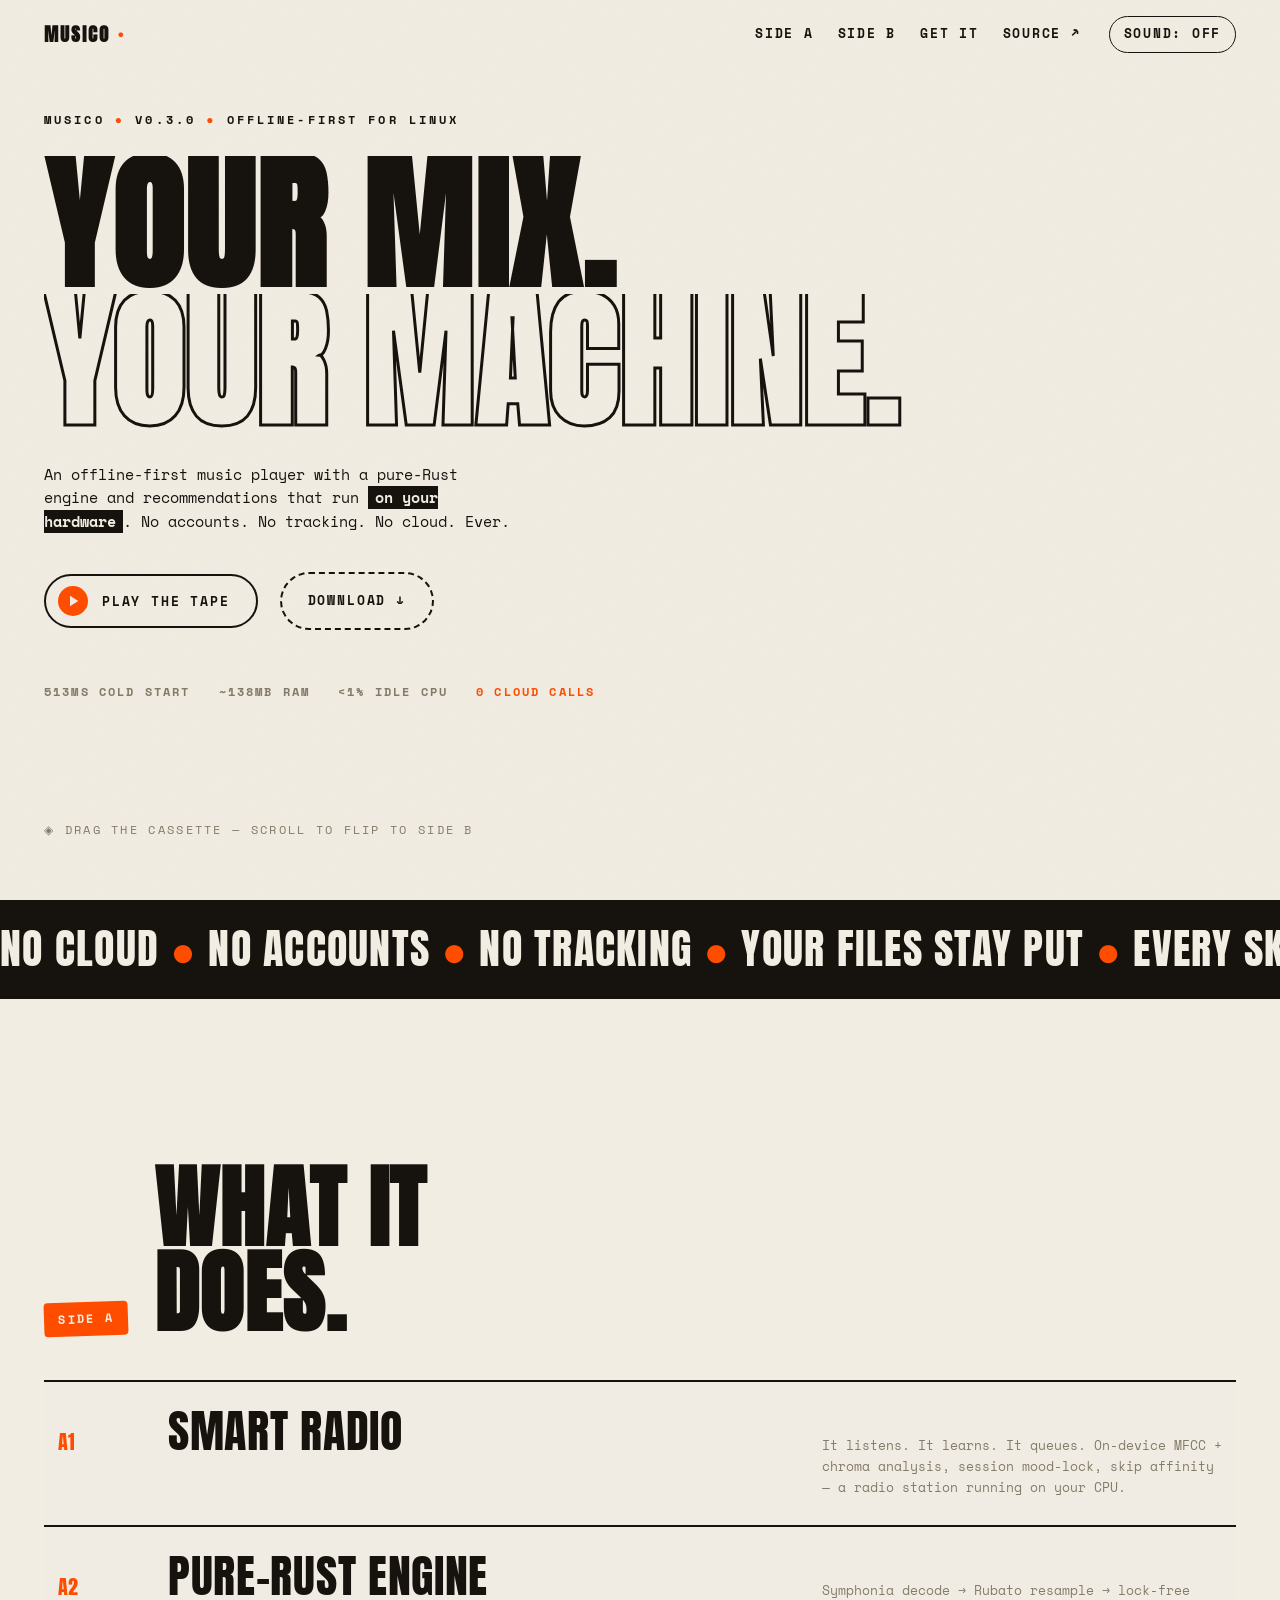
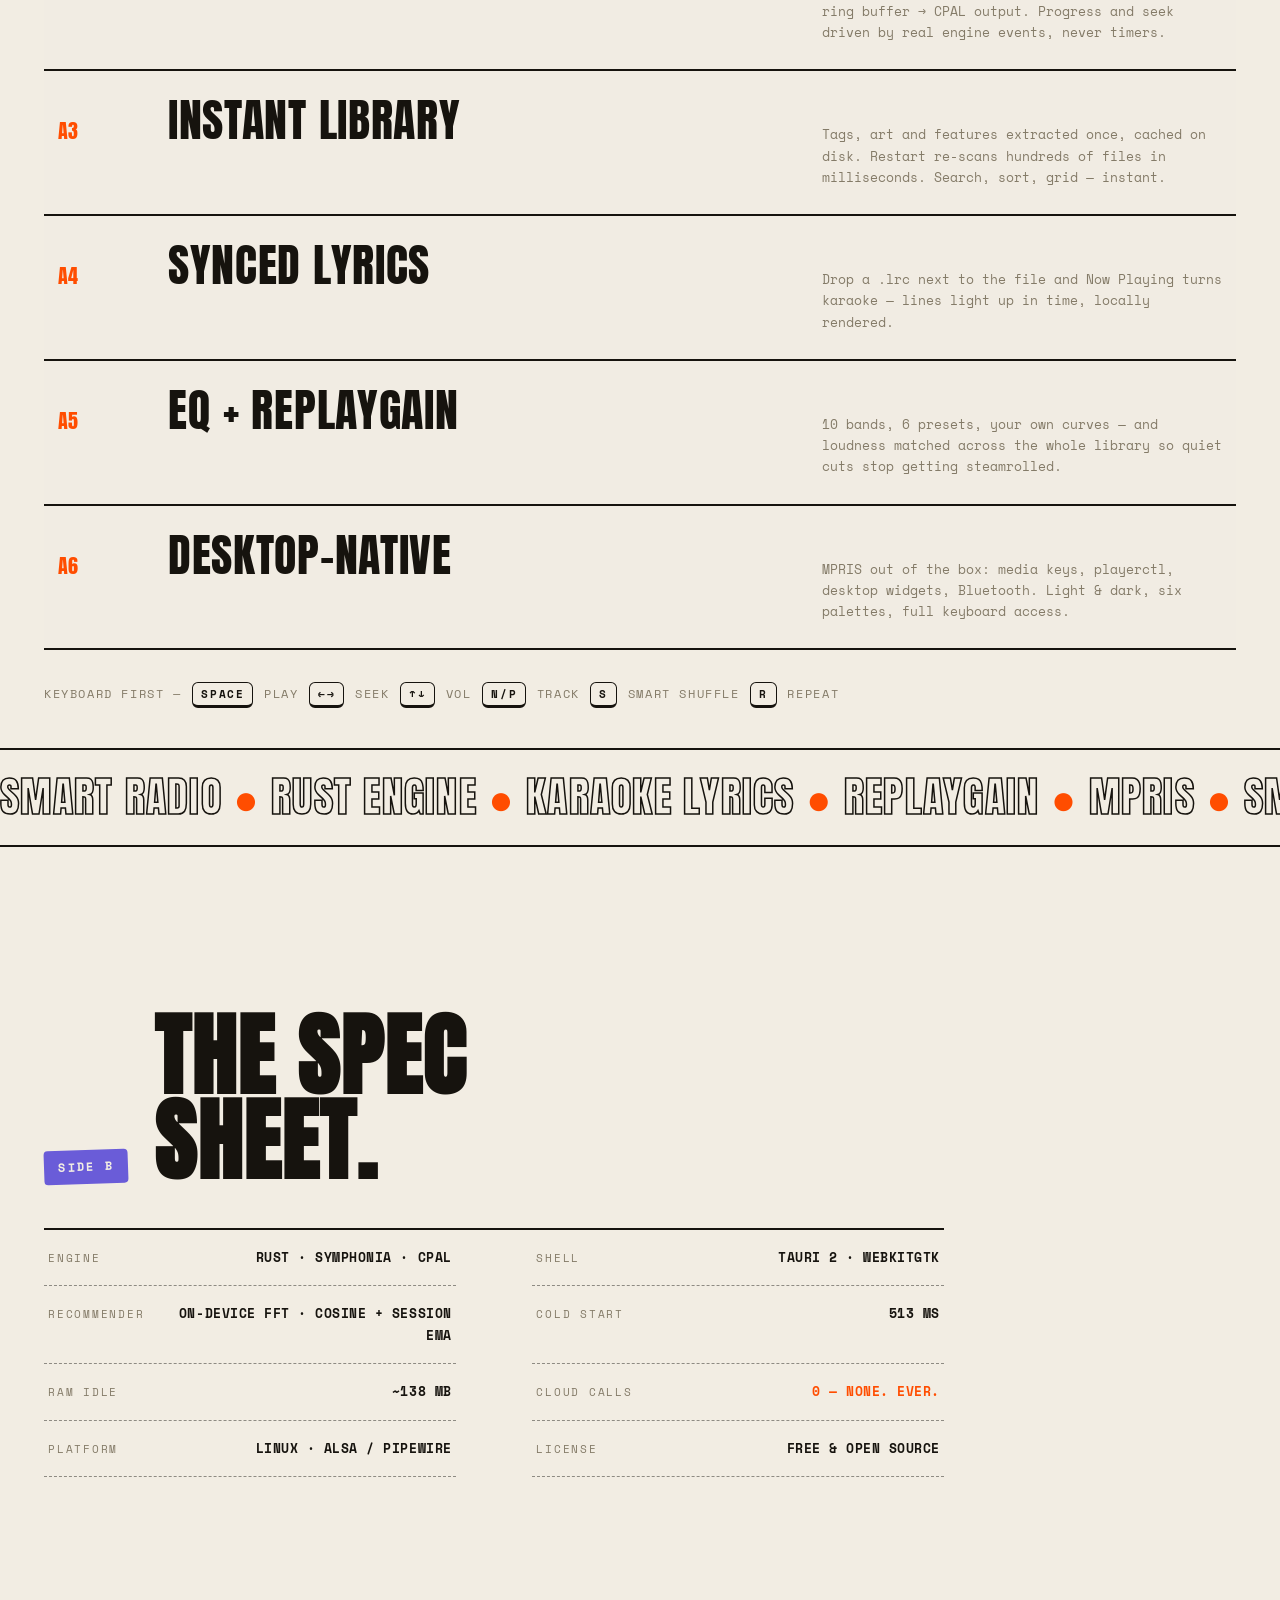
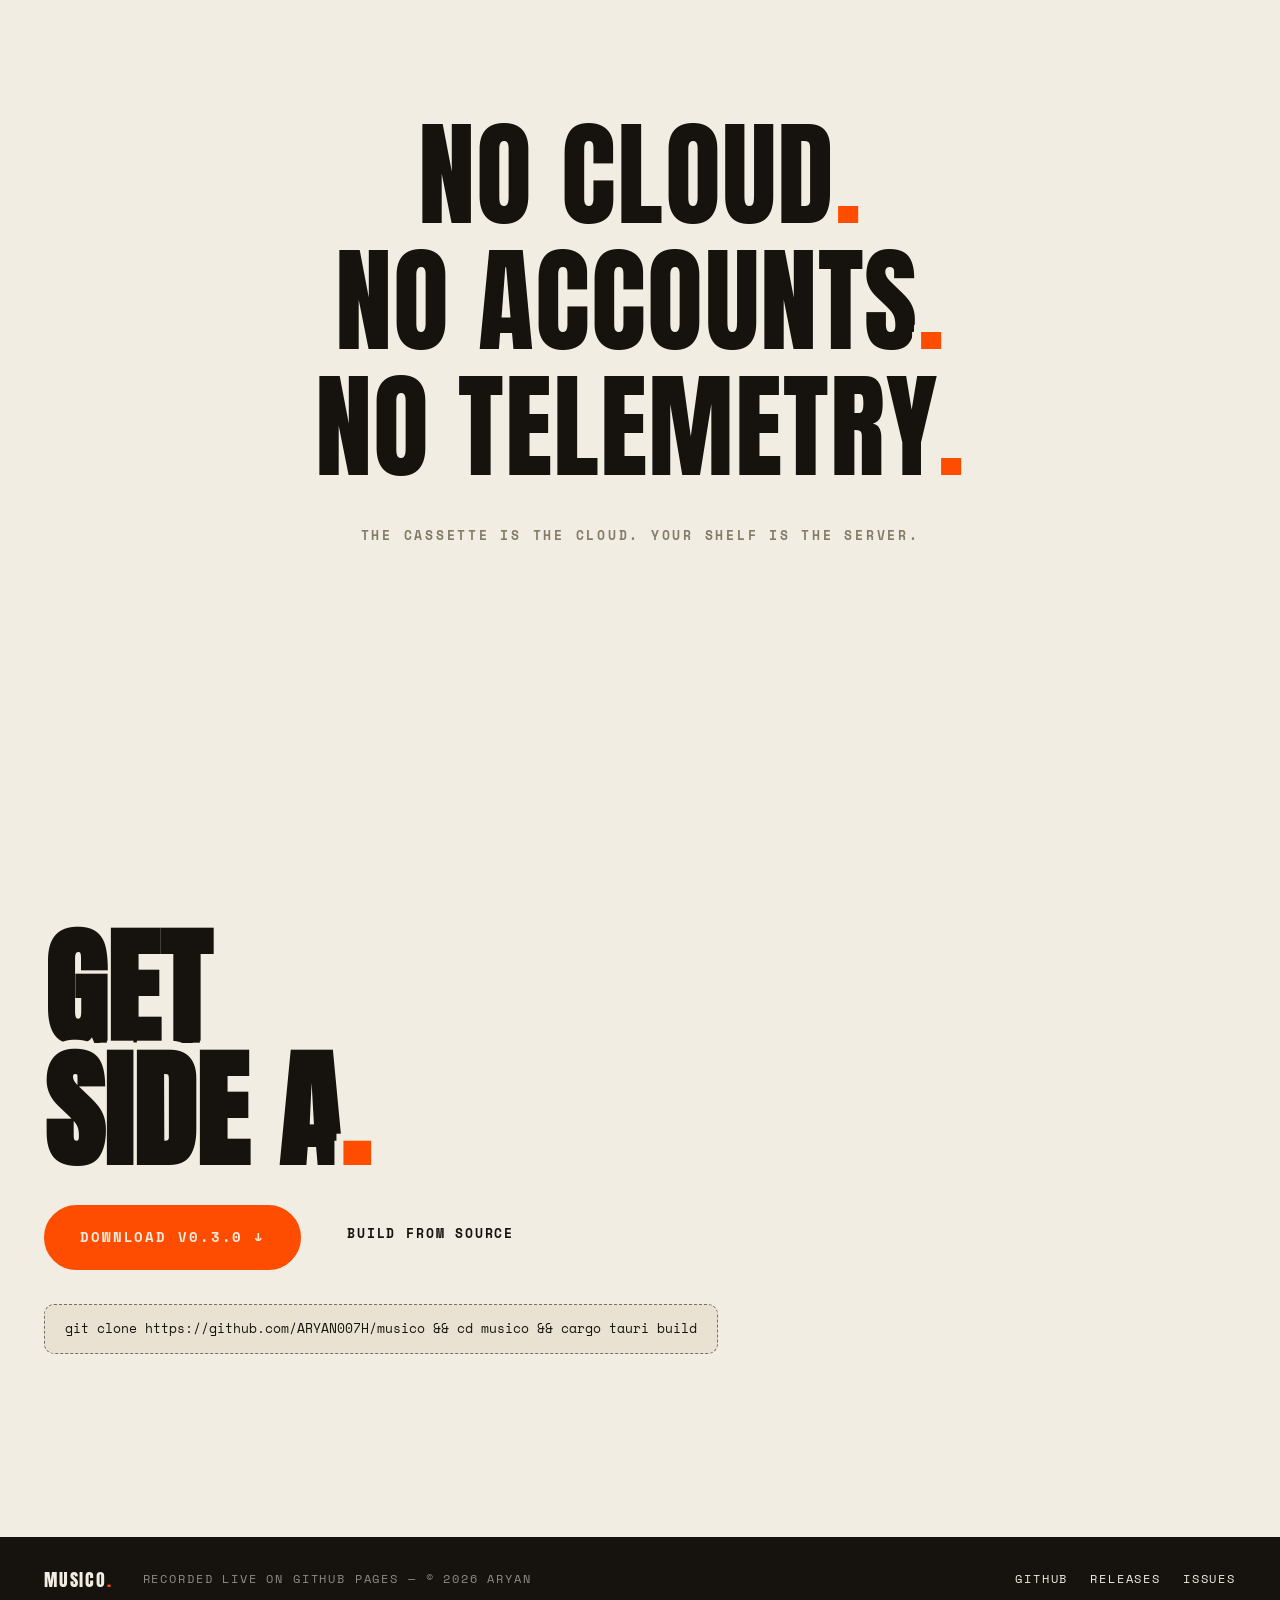
==== site/index.html @ cb40dd84 "feat(site): mixtape landing page + GitHub Pages deployment - site/: vanilla HTML/CSS/JS, no build st" ====
<!DOCTYPE html>
<html lang="en">
<head>
  <meta charset="UTF-8">
  <meta name="viewport" content="width=device-width, initial-scale=1.0">
  <title>MUSICO — Side A · your music never leaves your machine</title>
  <meta name="description" content="An offline-first music player for Linux with a pure-Rust audio engine and on-device recommendations. No accounts, no cloud, no tracking. Recorded live on GitHub Pages.">
  <meta property="og:title" content="MUSICO — Side A · your mix, your machine">
  <meta property="og:description" content="Offline-first Linux music player. Smart Radio from on-device audio analysis, synced lyrics, 10-band EQ, MPRIS. Rust + Tauri.">
  <meta property="og:image" content="assets/musico.svg">
  <meta name="theme-color" content="#f2ede3">
  <link rel="icon" type="image/svg+xml" href="assets/musico.svg">
  <link rel="preconnect" href="https://fonts.googleapis.com">
  <link rel="preconnect" href="https://fonts.gstatic.com" crossorigin>
  <link href="https://fonts.googleapis.com/css2?family=Anton&family=Caveat:wght@600;700&family=Space+Mono:ital,wght@0,400;0,700;1,400&display=swap" rel="stylesheet">
  <link rel="stylesheet" href="css/style.css">
</head>
<body>

  <!-- preloader -->
  <div class="loader" id="loader" aria-hidden="true">
    <div class="loader-brand">MUSICO</div>
    <div class="loader-meta"><span id="loaderPct">0%</span><span>REWINDING…</span></div>
    <div class="loader-bar"><i id="loaderFill"></i></div>
  </div>

  <!-- custom cursor -->
  <div class="cursor-dot" id="cursorDot" aria-hidden="true"></div>
  <div class="cursor-ring" id="cursorRing" aria-hidden="true"></div>

  <!-- 3D stage -->
  <canvas id="stage" aria-hidden="true"></canvas>
  <noscript><div class="noscript">This site plays its best with JavaScript — but Musico itself doesn't need a browser at all. Grab it from GitHub&nbsp;Releases.</div></noscript>

  <!-- nav -->
  <header class="nav">
    <a class="nav-brand" href="#top" data-cursor>MUSICO<i>●</i></a>
    <nav class="nav-links" aria-label="Site">
      <a href="#side-a" data-cursor>SIDE A</a>
      <a href="#side-b" data-cursor>SIDE B</a>
      <a href="#download" data-cursor>GET IT</a>
      <a href="https://github.com/ARYAN007H/musico" target="_blank" rel="noopener" data-cursor>SOURCE ↗</a>
    </nav>
    <button class="sound-toggle" id="soundToggle" data-cursor aria-pressed="false">SOUND: OFF</button>
  </header>

  <main class="content" id="top">

    <!-- HERO -->
    <section class="hero">
      <p class="hero-eyebrow halo">MUSICO <i>●</i> V0.3.0 <i>●</i> OFFLINE-FIRST FOR LINUX</p>
      <h1 class="hero-title">
        <span class="line"><span class="halo">YOUR MIX.</span></span>
        <span class="line"><span class="halo outline">YOUR MACHINE.</span></span>
      </h1>
      <p class="hero-sub">An offline-first music player with a pure-Rust engine and
        recommendations that run <b>on your hardware</b>. No accounts. No tracking.
        No cloud. Ever.</p>
      <div class="hero-actions">
        <button class="play-btn" id="playBtn" data-cursor aria-pressed="false">
          <svg class="ic-play" viewBox="0 0 24 24" fill="currentColor" aria-hidden="true"><path d="M8 5v14l11-7z"/></svg>
          <svg class="ic-pause" viewBox="0 0 24 24" fill="currentColor" aria-hidden="true"><path d="M7 5h4v14H7zM13 5h4v14h-4z"/></svg>
          <span class="play-label">PLAY THE TAPE</span>
        </button>
        <a class="ghost-btn" href="https://github.com/ARYAN007H/musico/releases/latest" target="_blank" rel="noopener" data-cursor>DOWNLOAD ↓</a>
      </div>
      <div class="hero-stats halo">
        <span>513MS COLD START</span><span>~138MB RAM</span><span>&lt;1% IDLE CPU</span><span class="accent">0 CLOUD CALLS</span>
      </div>
      <p class="hero-hint halo" id="heroHint">◈ DRAG THE CASSETTE — SCROLL TO FLIP TO SIDE B</p>
    </section>

    <!-- MARQUEE A -->
    <div class="marquee" aria-hidden="true">
      <div class="mq-track"><span>NO CLOUD <i>●</i> NO ACCOUNTS <i>●</i> NO TRACKING <i>●</i> YOUR FILES STAY PUT <i>●</i> EVERY SKIP TEACHES IT <i>●</i>&nbsp;</span><span>NO CLOUD <i>●</i> NO ACCOUNTS <i>●</i> NO TRACKING <i>●</i> YOUR FILES STAY PUT <i>●</i> EVERY SKIP TEACHES IT <i>●</i>&nbsp;</span></div>
    </div>

    <!-- SIDE A / FEATURES -->
    <section class="side" id="side-a">
      <header class="side-head">
        <span class="side-tag">SIDE A</span>
        <h2>WHAT IT<br>DOES.</h2>
      </header>
      <div class="feat-rows">
        <a class="row" href="https://github.com/ARYAN007H/musico" target="_blank" rel="noopener" data-cursor>
          <span class="row-num">A1</span>
          <span class="row-title">SMART RADIO</span>
          <span class="row-desc">It listens. It learns. It queues. On-device MFCC + chroma analysis, session mood-lock, skip affinity — a radio station running on your CPU.</span>
        </a>
        <a class="row" href="https://github.com/ARYAN007H/musico" target="_blank" rel="noopener" data-cursor>
          <span class="row-num">A2</span>
          <span class="row-title">PURE-RUST ENGINE</span>
          <span class="row-desc">Symphonia decode → Rubato resample → lock-free ring buffer → CPAL output. Progress and seek driven by real engine events, never timers.</span>
        </a>
        <a class="row" href="https://github.com/ARYAN007H/musico" target="_blank" rel="noopener" data-cursor>
          <span class="row-num">A3</span>
          <span class="row-title">INSTANT LIBRARY</span>
          <span class="row-desc">Tags, art and features extracted once, cached on disk. Restart re-scans hundreds of files in milliseconds. Search, sort, grid — instant.</span>
        </a>
        <a class="row" href="https://github.com/ARYAN007H/musico" target="_blank" rel="noopener" data-cursor>
          <span class="row-num">A4</span>
          <span class="row-title">SYNCED LYRICS</span>
          <span class="row-desc">Drop a .lrc next to the file and Now Playing turns karaoke — lines light up in time, locally rendered.</span>
        </a>
        <a class="row" href="https://github.com/ARYAN007H/musico" target="_blank" rel="noopener" data-cursor>
          <span class="row-num">A5</span>
          <span class="row-title">EQ + REPLAYGAIN</span>
          <span class="row-desc">10 bands, 6 presets, your own curves — and loudness matched across the whole library so quiet cuts stop getting steamrolled.</span>
        </a>
        <a class="row" href="https://github.com/ARYAN007H/musico" target="_blank" rel="noopener" data-cursor>
          <span class="row-num">A6</span>
          <span class="row-title">DESKTOP-NATIVE</span>
          <span class="row-desc">MPRIS out of the box: media keys, playerctl, desktop widgets, Bluetooth. Light &amp; dark, six palettes, full keyboard access.</span>
        </a>
      </div>
      <p class="kbd-line">KEYBOARD FIRST — <kbd>SPACE</kbd> PLAY <kbd>←→</kbd> SEEK <kbd>↑↓</kbd> VOL <kbd>N/P</kbd> TRACK <kbd>S</kbd> SMART SHUFFLE <kbd>R</kbd> REPEAT</p>
    </section>

    <!-- MARQUEE B -->
    <div class="marquee reverse outline" aria-hidden="true">
      <div class="mq-track"><span>SMART RADIO <i>●</i> RUST ENGINE <i>●</i> KARAOKE LYRICS <i>●</i> REPLAYGAIN <i>●</i> MPRIS <i>●</i>&nbsp;</span><span>SMART RADIO <i>●</i> RUST ENGINE <i>●</i> KARAOKE LYRICS <i>●</i> REPLAYGAIN <i>●</i> MPRIS <i>●</i>&nbsp;</span></div>
    </div>

    <!-- SIDE B / SPECS -->
    <section class="side" id="side-b">
      <header class="side-head">
        <span class="side-tag alt">SIDE B</span>
        <h2>THE SPEC<br>SHEET.</h2>
      </header>
      <div class="spec-grid">
        <div class="spec"><span>ENGINE</span><b>RUST · SYMPHONIA · CPAL</b></div>
        <div class="spec"><span>SHELL</span><b>TAURI 2 · WEBKITGTK</b></div>
        <div class="spec"><span>RECOMMENDER</span><b>ON-DEVICE FFT · COSINE + SESSION EMA</b></div>
        <div class="spec"><span>COLD START</span><b>513 MS</b></div>
        <div class="spec"><span>RAM IDLE</span><b>~138 MB</b></div>
        <div class="spec"><span>CLOUD CALLS</span><b class="accent">0 — NONE. EVER.</b></div>
        <div class="spec"><span>PLATFORM</span><b>LINUX · ALSA / PIPEWIRE</b></div>
        <div class="spec"><span>LICENSE</span><b>FREE &amp; OPEN SOURCE</b></div>
      </div>
    </section>

    <!-- PRIVACY -->
    <section class="privacy" id="privacy">
      <p class="p-line"><span class="halo">NO CLOUD<span class="accent">.</span></span></p>
      <p class="p-line"><span class="halo">NO ACCOUNTS<span class="accent">.</span></span></p>
      <p class="p-line"><span class="halo">NO TELEMETRY<span class="accent">.</span></span></p>
      <p class="p-note">THE CASSETTE IS THE CLOUD. YOUR SHELF IS THE SERVER.</p>
    </section>

    <!-- DOWNLOAD -->
    <section class="dl" id="download">
      <h2 class="dl-title"><span class="halo">GET<br>SIDE&nbsp;A<span class="accent">.</span></span></h2>
      <div class="dl-actions">
        <a class="solid-btn" href="https://github.com/ARYAN007H/musico/releases/latest" target="_blank" rel="noopener" data-cursor>DOWNLOAD V0.3.0 ↓</a>
        <a class="ghost-btn dark" href="https://github.com/ARYAN007H/musico" target="_blank" rel="noopener" data-cursor>BUILD FROM SOURCE</a>
      </div>
      <code class="dl-cmd">git clone https://github.com/ARYAN007H/musico &amp;&amp; cd musico &amp;&amp; cargo tauri build</code>
    </section>

    <footer class="footer">
      <span class="f-brand">MUSICO</span>
      <span class="f-note">RECORDED LIVE ON GITHUB PAGES — © 2026 ARYAN</span>
      <span class="f-links">
        <a href="https://github.com/ARYAN007H/musico" target="_blank" rel="noopener" data-cursor>GITHUB</a>
        <a href="https://github.com/ARYAN007H/musico/releases" target="_blank" rel="noopener" data-cursor>RELEASES</a>
        <a href="https://github.com/ARYAN007H/musico/issues" target="_blank" rel="noopener" data-cursor>ISSUES</a>
      </span>
    </footer>
  </main>

  <script type="importmap">
  { "imports": { "three": "./js/vendor/three.module.min.js" } }
  </script>
  <script type="module" src="js/main.js"></script>
</body>
</html>
---- site/css/style.css ----
/* ════════════════════════════════════════════════════════════════
   MUSICO — Side A · mixtape editorial
   paper #f2ede3 · ink #16130e · accent #ff4d00 · violet #6a5cd8
   ════════════════════════════════════════════════════════════════ */

:root {
  --paper:   #f2ede3;
  --paper-2: #e9e2d3;
  --ink:     #16130e;
  --accent:  #ff4d00;
  --violet:  #6a5cd8;
  --muted:   #847b68;

  --display: 'Anton', Impact, sans-serif;
  --mono:    'Space Mono', 'Courier New', monospace;
  --hand:    'Caveat', cursive;

  --ease: cubic-bezier(0.22, 1, 0.36, 1);
  --mq-speed: 26s;
}

* { margin: 0; padding: 0; box-sizing: border-box; }

html { scroll-behavior: smooth; }

body {
  background: var(--paper);
  color: var(--ink);
  font-family: var(--mono);
  font-size: 15px;
  line-height: 1.65;
  overflow-x: hidden;
}

body.playing { --mq-speed: 9s; }

::selection { background: var(--accent); color: var(--paper); }

a { color: inherit; text-decoration: none; }
img { display: block; }

:focus-visible { outline: 2.5px solid var(--accent); outline-offset: 3px; }

@media (pointer: fine) {
  body, a, button, kbd { cursor: none; }
}

/* paper grain */
body::after {
  content: "";
  position: fixed; inset: 0; z-index: 40; pointer-events: none;
  background-image: url("data:image/svg+xml,%3Csvg xmlns='http://www.w3.org/2000/svg' width='160' height='160'%3E%3Cfilter id='n'%3E%3CfeTurbulence type='fractalNoise' baseFrequency='0.85' numOctaves='2'/%3E%3C/filter%3E%3Crect width='160' height='160' filter='url(%23n)' opacity='0.055'/%3E%3C/svg%3E");
  mix-blend-mode: multiply;
}

/* ── 3D stage ─────────────────────────────────────────────────── */
#stage {
  position: fixed; inset: 0; z-index: 0;
  width: 100vw; height: 100vh;
  display: block;
}
.noscript {
  position: fixed; inset: auto 0 0 0; z-index: 5;
  padding: 16px; text-align: center; font-size: 13px;
  background: var(--ink); color: var(--paper);
}

/* ── halo text (readable over the cassette) ───────────────────── */
.halo {
  text-shadow:
    -7px -7px 0 var(--paper), 7px -7px 0 var(--paper),
    -7px 7px 0 var(--paper), 7px 7px 0 var(--paper),
    0 -9px 0 var(--paper), 0 9px 0 var(--paper),
    -9px 0 0 var(--paper), 9px 0 0 var(--paper);
}
.outline {
  color: transparent;
  -webkit-text-stroke: 3px var(--ink);
  text-shadow: none;
}
.accent { color: var(--accent); }

/* ── preloader ────────────────────────────────────────────────── */
.loader {
  position: fixed; inset: 0; z-index: 60;
  background: var(--ink); color: var(--paper);
  display: flex; flex-direction: column; justify-content: center; align-items: center;
  gap: 18px;
}
/* compositor-driven exit: works even if the main thread is busy booting WebGL */
.loader.done { transform: translateY(-101%); transition: transform 0.7s cubic-bezier(0.76, 0, 0.24, 1); }
@media (prefers-reduced-motion: no-preference) {
  .loader { animation: loader-lift 0.7s cubic-bezier(0.76, 0, 0.24, 1) 2.1s forwards; }
}
@keyframes loader-lift { to { transform: translateY(-101%); visibility: hidden; } }
.loader-brand {
  font-family: var(--display);
  font-size: clamp(3rem, 9vw, 6.5rem);
  letter-spacing: 0.04em;
}
.loader-brand::after { content: "."; color: var(--accent); }
.loader-meta {
  display: flex; gap: 26px; font-size: 12px; letter-spacing: 0.22em;
  color: color-mix(in srgb, var(--paper) 55%, transparent);
}
.loader-bar { width: min(300px, 60vw); height: 2px; background: rgba(242, 237, 227, 0.18); }
.loader-bar i { display: block; height: 100%; width: 0%; background: var(--accent); transition: width 0.15s linear; }

/* ── cursor ───────────────────────────────────────────────────── */
.cursor-dot, .cursor-ring {
  position: fixed; top: 0; left: 0; z-index: 70;
  pointer-events: none; border-radius: 50%;
  opacity: 0; transition: opacity 0.3s;
}
.cursor-dot.active, .cursor-ring.active { opacity: 1; }
.cursor-dot { width: 8px; height: 8px; background: var(--accent); margin: -4px 0 0 -4px; }
.cursor-ring {
  width: 36px; height: 36px; margin: -18px 0 0 -18px;
  border: 1.5px solid var(--ink);
  transition: opacity 0.3s, transform 0.25s var(--ease), background 0.25s;
}
.cursor-ring.hover { transform: scale(1.7); background: color-mix(in srgb, var(--accent) 14%, transparent); border-color: var(--accent); }

/* ── nav ──────────────────────────────────────────────────────── */
.nav {
  position: fixed; top: 0; left: 0; right: 0; z-index: 50;
  display: flex; align-items: center; gap: 28px;
  padding: 16px clamp(18px, 4vw, 44px);
  font-size: 12.5px; letter-spacing: 0.14em; font-weight: 700;
}
.nav-brand { font-family: var(--display); font-size: 19px; letter-spacing: 0.1em; display: flex; gap: 8px; align-items: center; }
.nav-brand i { color: var(--accent); font-style: normal; font-size: 11px; }
.nav-links { margin-left: auto; display: flex; gap: 24px; }
.nav-links a { position: relative; padding: 4px 0; }
.nav-links a::after {
  content: ""; position: absolute; left: 0; bottom: 0; height: 2px; width: 100%;
  background: var(--accent); transform: scaleX(0); transform-origin: right;
  transition: transform 0.3s var(--ease);
}
.nav-links a:hover::after { transform: scaleX(1); transform-origin: left; }
.sound-toggle {
  font: inherit; letter-spacing: inherit; color: var(--ink);
  background: transparent; border: 1.5px solid var(--ink);
  border-radius: 50px; padding: 7px 14px;
  transition: background 0.25s, color 0.25s;
}
.sound-toggle:hover, .sound-toggle[aria-pressed="true"] { background: var(--ink); color: var(--paper); }
@media (max-width: 720px) { .nav-links { display: none; } }

/* ── content shell ────────────────────────────────────────────── */
.content { position: relative; z-index: 2; }
.content a, .content button, .content p, .content kbd, .content code { pointer-events: auto; }
.content section, .content .marquee, .content footer { pointer-events: none; }

/* ── hero ─────────────────────────────────────────────────────── */
.hero {
  min-height: 100vh; min-height: 100svh;
  display: flex; flex-direction: column; justify-content: center;
  padding: 110px clamp(18px, 4vw, 44px) 60px;
  max-width: 100%;
}
.hero-eyebrow {
  font-size: 12px; letter-spacing: 0.26em; font-weight: 700;
  margin-bottom: 26px;
}
.hero-eyebrow i { color: var(--accent); font-style: normal; }
.hero-title {
  font-family: var(--display);
  font-size: clamp(3.4rem, 11.5vw, 10rem);
  line-height: 0.94; letter-spacing: 0.01em;
  text-transform: uppercase;
}
.hero-title .line { display: block; overflow: hidden; }
.hero-title .line > span { display: inline-block; transform: translateY(112%); }
@media (prefers-reduced-motion: no-preference) {
  .hero-title .line > span { animation: rise 0.9s var(--ease) 2.35s forwards; }
  .hero-title .line:nth-child(2) > span { animation-delay: 2.5s; }
}
/* healthy JS lifts the loader early — pull the rise forward too */
body.loaded .hero-title .line > span { animation-delay: 0.05s; }
body.loaded .hero-title .line:nth-child(2) > span { animation-delay: 0.17s; }
@keyframes rise { to { transform: translateY(0); } }

.hero-sub {
  max-width: 470px; margin-top: 30px;
  font-size: 14.5px;
}
.hero-sub b { background: var(--ink); color: var(--paper); padding: 1px 7px; font-weight: 700; }

.hero-actions { display: flex; align-items: center; gap: 22px; margin-top: 38px; flex-wrap: wrap; }

.play-btn {
  display: inline-flex; align-items: center; gap: 14px;
  font-family: var(--mono); font-size: 13px; font-weight: 700; letter-spacing: 0.14em;
  color: var(--ink);
  background: transparent; border: 2px solid var(--ink); border-radius: 60px;
  padding: 10px 26px 10px 12px;
  transition: background 0.3s, color 0.3s, transform 0.2s var(--ease);
}
.play-btn:hover { transform: translateY(-2px); }
.play-btn[aria-pressed="true"] { background: var(--ink); color: var(--paper); }
.play-btn .ic-pause { display: none; }
.play-btn[aria-pressed="true"] .ic-play { display: none; }
.play-btn[aria-pressed="true"] .ic-pause { display: block; }
.play-btn svg { width: 30px; height: 30px; background: var(--accent); color: var(--paper); border-radius: 50%; padding: 6px; box-sizing: border-box; }
.play-btn[aria-pressed="true"] svg { background: var(--accent); color: var(--paper); }

.ghost-btn {
  font-size: 13px; font-weight: 700; letter-spacing: 0.14em;
  padding: 16px 26px; border: 2px dashed var(--ink); border-radius: 60px;
  transition: background 0.3s, color 0.3s;
}
.ghost-btn:hover { background: var(--ink); color: var(--paper); }
.ghost-btn.dark { border-color: var(--paper); }
.ghost-btn.dark:hover { background: var(--paper); color: var(--ink); }

.hero-stats {
  display: flex; gap: 10px 28px; flex-wrap: wrap;
  margin-top: 52px;
  font-size: 12px; letter-spacing: 0.18em; font-weight: 700;
  color: var(--muted);
}
.hero-stats .accent { color: var(--accent); }

.hero-hint {
  margin-top: auto; padding-top: 46px;
  font-size: 11.5px; letter-spacing: 0.2em; color: var(--muted);
  animation: blink 2.4s ease-in-out infinite;
}
@keyframes blink { 0%, 100% { opacity: 0.35; } 50% { opacity: 1; } }

/* ── marquee ──────────────────────────────────────────────────── */
.marquee {
  overflow: hidden;
  background: var(--ink); color: var(--paper);
  border-block: 2px solid var(--ink);
  position: relative; z-index: 2;
}
.mq-track { display: flex; width: max-content; animation: mq var(--mq-speed) linear infinite; }
.mq-track span {
  display: block; white-space: nowrap;
  font-family: var(--display);
  font-size: clamp(26px, 4vw, 42px);
  padding: 12px 0 14px;
  letter-spacing: 0.03em;
}
.mq-track i { color: var(--accent); font-style: normal; }
.marquee.reverse { background: var(--paper); color: var(--ink); }
.marquee.reverse .mq-track { animation-direction: reverse; }
.marquee.outline span { color: transparent; -webkit-text-stroke: 1.5px var(--ink); }
.marquee.outline i { -webkit-text-stroke: 0; color: var(--accent); }
@keyframes mq { to { transform: translateX(-50%); } }

/* ── side sections (features / specs) ─────────────────────────── */
.side { padding: clamp(90px, 13vw, 170px) clamp(18px, 4vw, 44px) 40px; }

.side-head { margin-bottom: 44px; display: flex; align-items: flex-end; gap: 26px; flex-wrap: wrap; }
.side-tag {
  font-family: var(--mono); font-weight: 700; font-size: 12px; letter-spacing: 0.2em;
  background: var(--accent); color: var(--paper);
  padding: 7px 14px; border-radius: 4px;
  transform: rotate(-2deg);
}
.side-tag.alt { background: var(--violet); }
.side-head h2 {
  font-family: var(--display);
  font-size: clamp(2.8rem, 7vw, 5.6rem);
  line-height: 0.95; letter-spacing: 0.01em;
}

.feat-rows { border-top: 2px solid var(--ink); }
.row {
  display: grid;
  grid-template-columns: 90px 1fr minmax(280px, 400px);
  gap: 20px; align-items: baseline;
  padding: 26px 14px;
  border-bottom: 2px solid var(--ink);
  background: color-mix(in srgb, var(--paper) 86%, transparent);
  transition: background 0.25s, color 0.25s, padding 0.25s var(--ease);
}
.row:hover { background: var(--ink); color: var(--paper); padding-left: 30px; }
.row-num { font-family: var(--display); font-size: 20px; color: var(--accent); }
.row-title {
  font-family: var(--display);
  font-size: clamp(1.7rem, 3.6vw, 3rem);
  letter-spacing: 0.015em; line-height: 1;
}
.row-desc { font-size: 12.5px; line-height: 1.7; color: var(--muted); transition: color 0.25s; }
.row:hover .row-desc { color: color-mix(in srgb, var(--paper) 75%, transparent); }
@media (max-width: 860px) {
  .row { grid-template-columns: 56px 1fr; }
  .row-desc { grid-column: 2; }
}

.kbd-line {
  margin-top: 30px; font-size: 11.5px; letter-spacing: 0.14em; color: var(--muted);
  line-height: 2.4;
}
kbd {
  font-family: var(--mono); font-size: 11px; font-weight: 700;
  color: var(--ink);
  background: var(--paper);
  border: 1.5px solid var(--ink); border-bottom-width: 3px;
  border-radius: 6px; padding: 3px 8px; margin: 0 2px;
}

/* ── specs ────────────────────────────────────────────────────── */
.spec-grid {
  display: grid; grid-template-columns: repeat(2, minmax(0, 1fr));
  gap: 0 clamp(30px, 6vw, 90px);
  max-width: 900px;
  border-top: 2px solid var(--ink);
}
.spec {
  display: flex; align-items: baseline; justify-content: space-between; gap: 18px;
  padding: 17px 4px;
  border-bottom: 1.5px dashed color-mix(in srgb, var(--ink) 45%, transparent);
  font-size: 13px;
}
.spec span { letter-spacing: 0.16em; font-size: 11px; color: var(--muted); flex: none; }
.spec b { text-align: right; letter-spacing: 0.04em; }
.spec b.accent { color: var(--accent); }
@media (max-width: 700px) { .spec-grid { grid-template-columns: 1fr; } }

/* ── privacy ──────────────────────────────────────────────────── */
.privacy {
  min-height: 92vh; min-height: 92svh;
  display: flex; flex-direction: column; justify-content: center; align-items: center;
  text-align: center;
  padding: 80px clamp(18px, 4vw, 44px);
  gap: 6px;
}
.p-line {
  font-family: var(--display);
  font-size: clamp(2.8rem, 9vw, 7.5rem);
  line-height: 1.04; letter-spacing: 0.01em;
}
.p-note {
  margin-top: 34px;
  font-size: 12.5px; letter-spacing: 0.22em; font-weight: 700; color: var(--muted);
}

/* ── download ─────────────────────────────────────────────────── */
.dl {
  min-height: 88vh; min-height: 88svh;
  display: flex; flex-direction: column; justify-content: center; align-items: flex-start;
  padding: 90px clamp(18px, 4vw, 44px);
  gap: 34px;
}
.dl-title {
  font-family: var(--display);
  font-size: clamp(3.4rem, 10vw, 8.5rem);
  line-height: 0.95;
}
.dl-actions { display: flex; gap: 18px; flex-wrap: wrap; }
.solid-btn {
  background: var(--accent); color: var(--paper);
  font-size: 13.5px; font-weight: 700; letter-spacing: 0.14em;
  padding: 19px 34px; border-radius: 60px;
  border: 2px solid var(--accent);
  transition: transform 0.2s var(--ease), box-shadow 0.3s;
}
.solid-btn:hover { transform: translateY(-3px) rotate(-1deg); box-shadow: 0 12px 30px -8px color-mix(in srgb, var(--accent) 65%, transparent); }
.dl-cmd {
  font-family: var(--mono); font-size: 12.5px; color: var(--ink);
  background: var(--paper-2);
  border: 1.5px dashed color-mix(in srgb, var(--ink) 55%, transparent);
  padding: 14px 20px; border-radius: 10px;
  max-width: 100%; overflow-x: auto; white-space: nowrap;
}

/* ── footer ───────────────────────────────────────────────────── */
.footer {
  border-top: 2px solid var(--ink);
  background: var(--ink); color: var(--paper);
  display: flex; align-items: center; gap: 14px 30px; flex-wrap: wrap;
  padding: 26px clamp(18px, 4vw, 44px);
  font-size: 11.5px; letter-spacing: 0.16em;
}
.f-brand { font-family: var(--display); font-size: 18px; letter-spacing: 0.1em; }
.f-brand::after { content: "."; color: var(--accent); }
.f-note { color: color-mix(in srgb, var(--paper) 55%, transparent); }
.f-links { margin-left: auto; display: flex; gap: 22px; }
.f-links a { border-bottom: 1.5px solid transparent; }
.f-links a:hover { border-color: var(--accent); color: var(--accent); }
@media (max-width: 720px) { .f-links { margin-left: 0; } }

/* ── reveal on scroll ─────────────────────────────────────────── */
.reveal { opacity: 0; transform: translateY(34px); transition: opacity 0.7s var(--ease), transform 0.7s var(--ease); }
.reveal.in { opacity: 1; transform: none; }
.side-head.reveal, .row.reveal, .spec-grid.reveal, .p-line.reveal, .p-note.reveal, .dl-title.reveal, .dl-actions.reveal, .dl-cmd.reveal { transition-delay: calc(var(--d, 0) * 90ms); }

/* ── reduced motion ───────────────────────────────────────────── */
@media (prefers-reduced-motion: reduce) {
  html { scroll-behavior: auto; }
  .mq-track, .hero-title .line > span, .hero-hint, .loader { animation: none !important; }
  .hero-title .line > span { transform: none; }
  .loader.done { visibility: hidden; }
  .reveal { opacity: 1; transform: none; transition: none; }
  * { transition-duration: 0.01ms !important; }
}
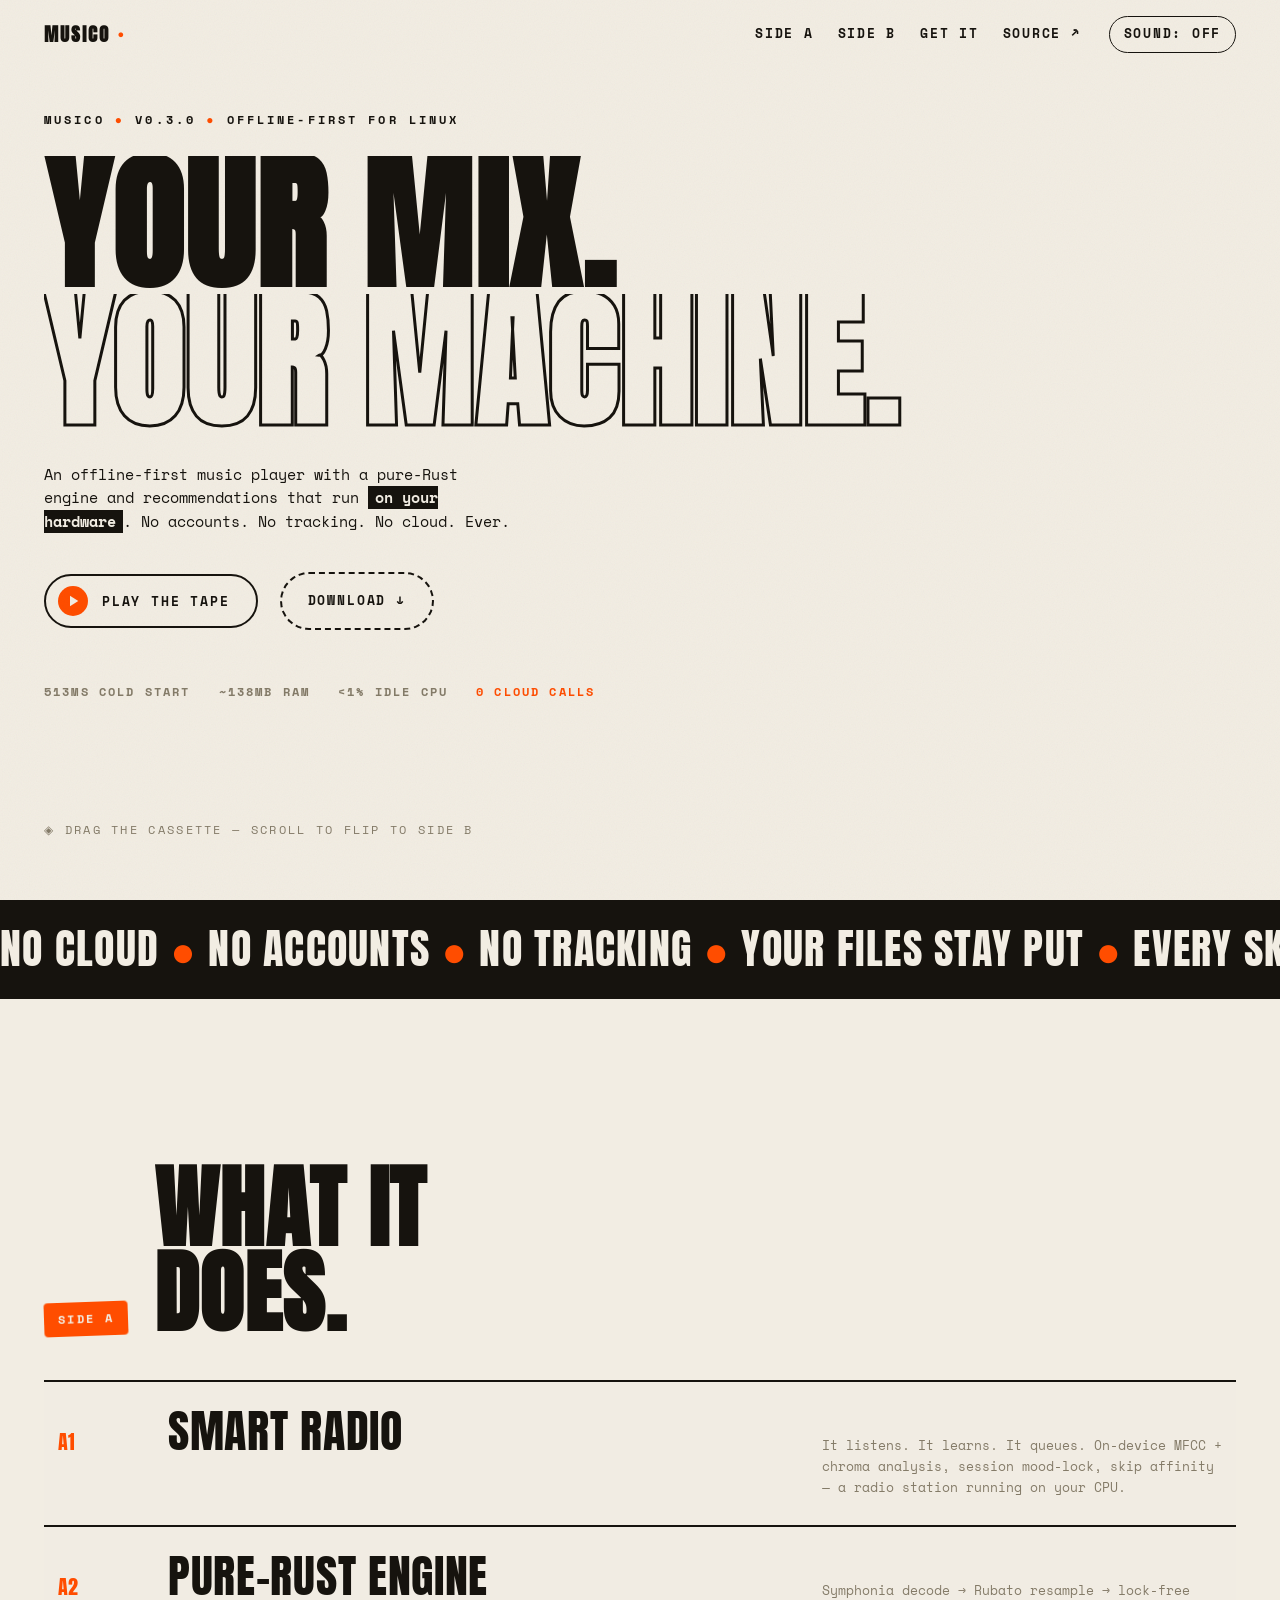
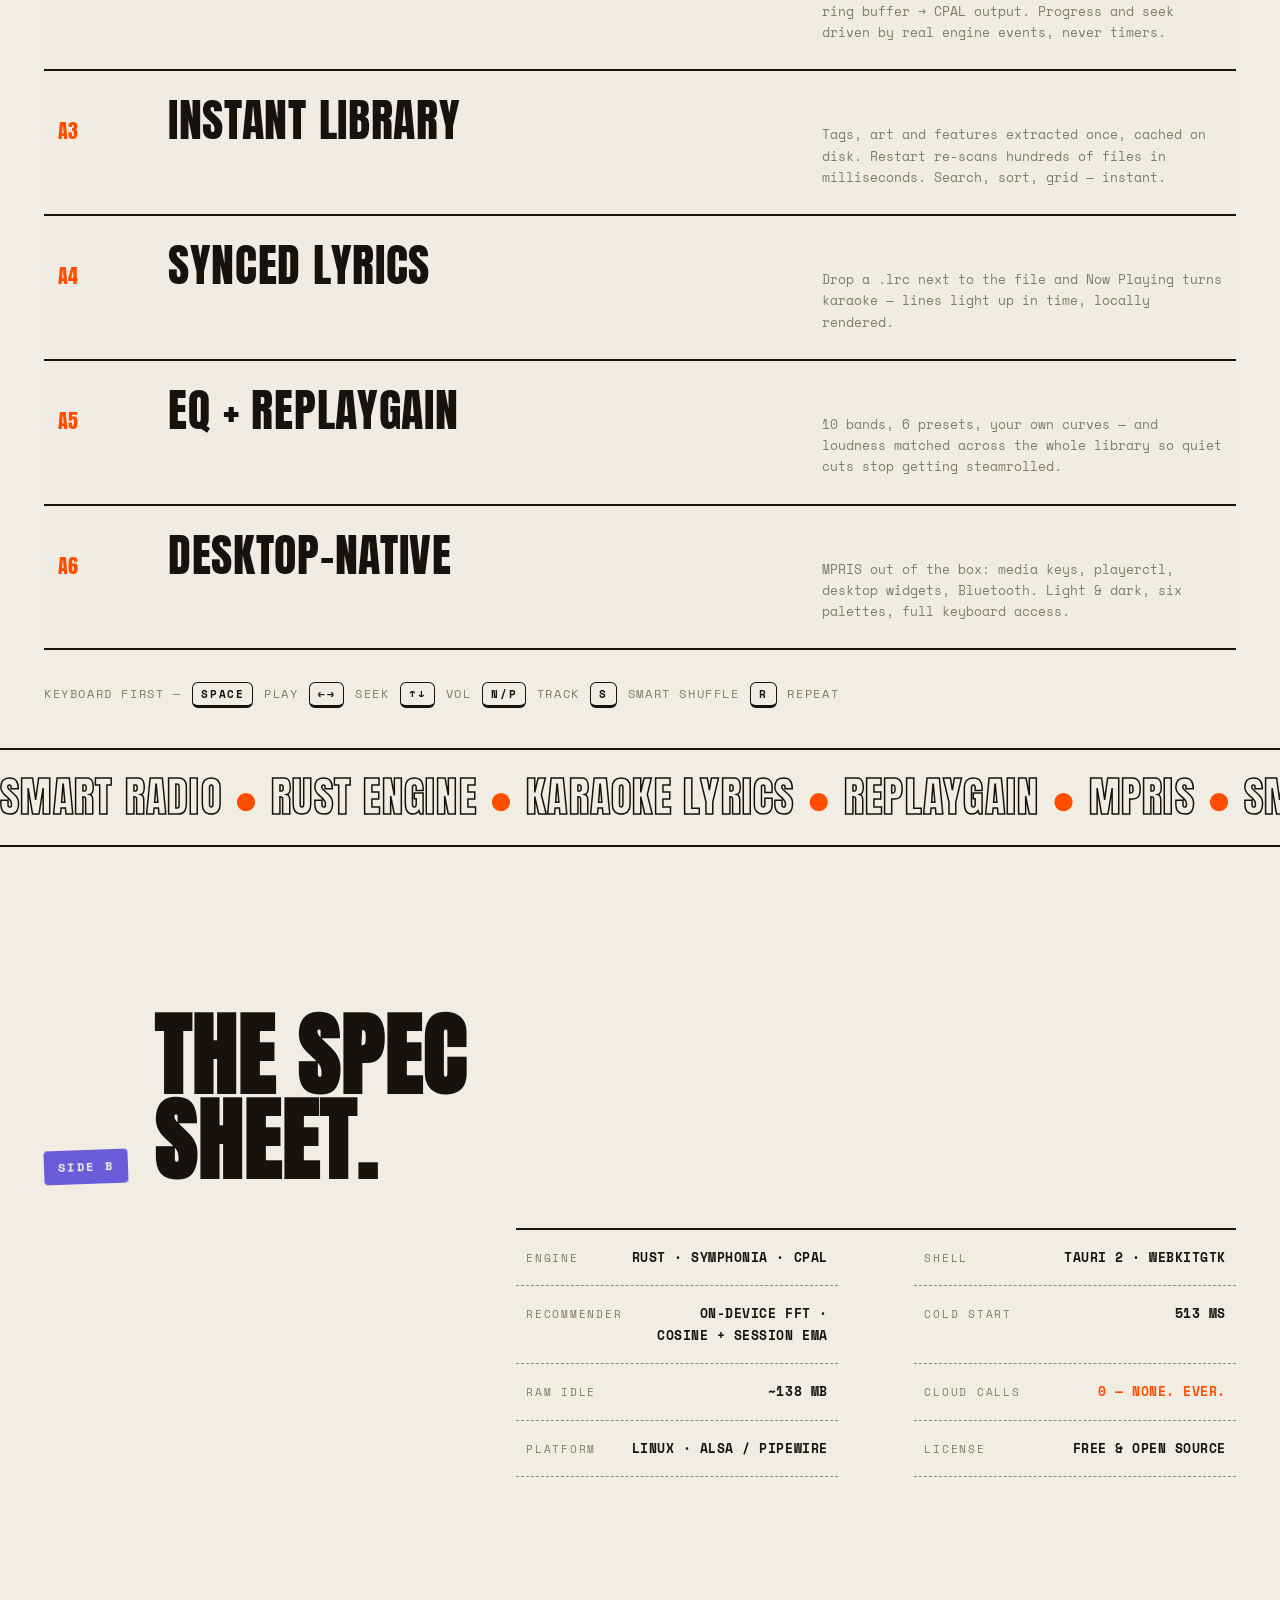
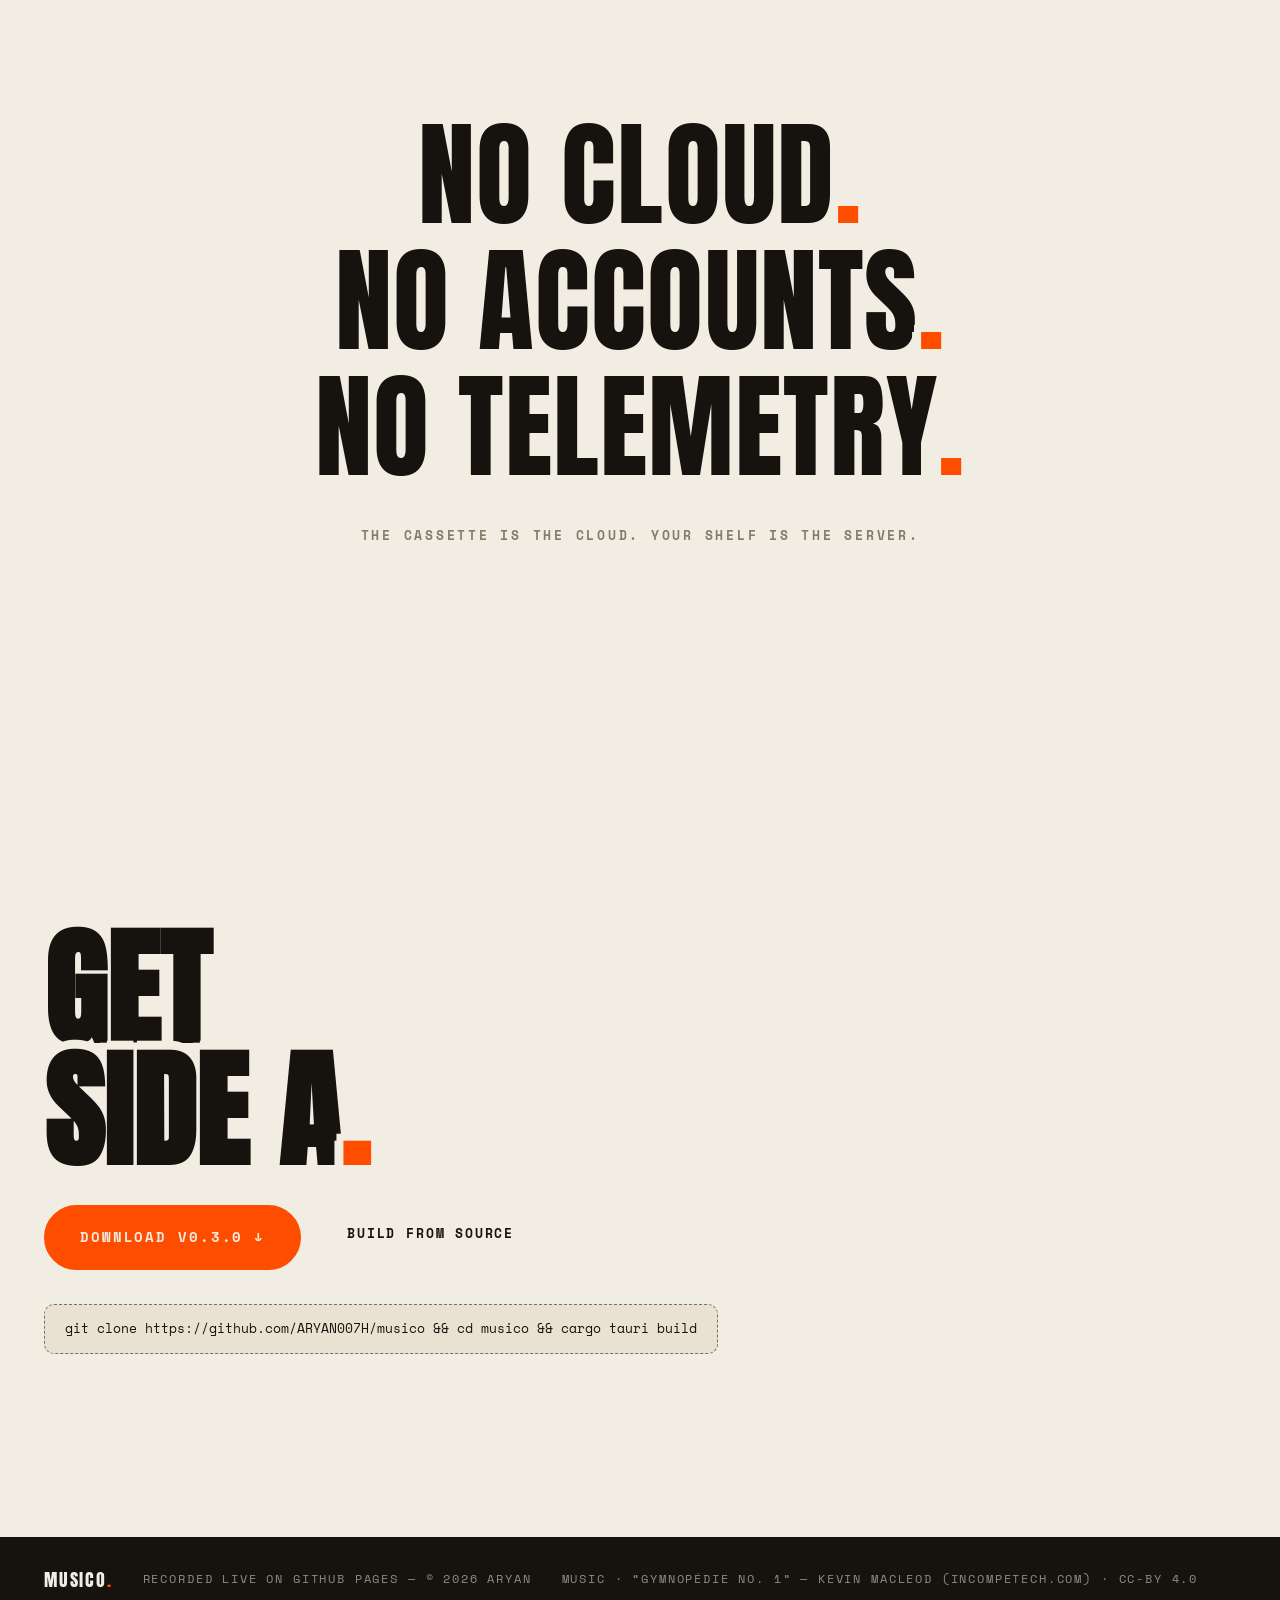
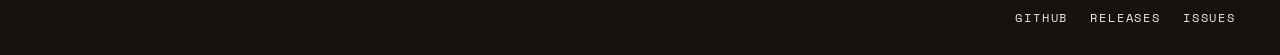
==== commit 212f0a9b: "fix(site): real soundtrack + intro scroll hardening - replace the synthesized beat with a CC-license" ====
--- a/site/index.html
+++ b/site/index.html
@@ -160,6 +160,7 @@
     <footer class="footer">
       <span class="f-brand">MUSICO</span>
       <span class="f-note">RECORDED LIVE ON GITHUB PAGES — © 2026 ARYAN</span>
+      <span class="f-note">MUSIC · “GYMNOPÉDIE NO. 1” — KEVIN MACLEOD (INCOMPETECH.COM) · CC-BY 4.0</span>
       <span class="f-links">
         <a href="https://github.com/ARYAN007H/musico" target="_blank" rel="noopener" data-cursor>GITHUB</a>
         <a href="https://github.com/ARYAN007H/musico/releases" target="_blank" rel="noopener" data-cursor>RELEASES</a>
--- a/site/css/style.css
+++ b/site/css/style.css
@@ -176,10 +176,28 @@
   .hero-title .line > span { animation: rise 0.9s var(--ease) 2.35s forwards; }
   .hero-title .line:nth-child(2) > span { animation-delay: 2.5s; }
 }
-/* healthy JS lifts the loader early — pull the rise forward too */
-body.loaded .hero-title .line > span { animation-delay: 0.05s; }
-body.loaded .hero-title .line:nth-child(2) > span { animation-delay: 0.17s; }
+/* no reel intro (WebGL off / reduced): rise as soon as the loader lifts */
+body.loaded:not(.intro-waiting) .hero-title .line > span { animation-delay: 0.05s; }
+body.loaded:not(.intro-waiting) .hero-title .line:nth-child(2) > span { animation-delay: 0.17s; }
 @keyframes rise { to { transform: translateY(0); } }
+
+/* hero furniture enters in stages after the intro */
+.hero-eyebrow, .hero-sub, .hero-actions, .hero-stats, .hero-hint {
+  opacity: 0; transform: translateY(16px);
+}
+@media (prefers-reduced-motion: no-preference) {
+  .hero-eyebrow  { animation: fadeup 0.8s var(--ease) 2.1s forwards; }
+  .hero-sub      { animation: fadeup 0.8s var(--ease) 2.55s forwards; }
+  .hero-actions  { animation: fadeup 0.8s var(--ease) 2.72s forwards; }
+  .hero-stats    { animation: fadeup 0.8s var(--ease) 2.9s forwards; }
+  .hero-hint     { animation: fadeup 0.9s var(--ease) 3.2s forwards; }
+}
+body.loaded:not(.intro-waiting) .hero-eyebrow  { animation-delay: 0.02s; }
+body.loaded:not(.intro-waiting) .hero-sub      { animation-delay: 0.12s; }
+body.loaded:not(.intro-waiting) .hero-actions  { animation-delay: 0.24s; }
+body.loaded:not(.intro-waiting) .hero-stats    { animation-delay: 0.36s; }
+body.loaded:not(.intro-waiting) .hero-hint     { animation-delay: 0.55s; }
+@keyframes fadeup { to { opacity: 1; transform: none; } }
 
 .hero-sub {
   max-width: 470px; margin-top: 30px;
@@ -225,9 +243,7 @@
 .hero-hint {
   margin-top: auto; padding-top: 46px;
   font-size: 11.5px; letter-spacing: 0.2em; color: var(--muted);
-  animation: blink 2.4s ease-in-out infinite;
-}
-@keyframes blink { 0%, 100% { opacity: 0.35; } 50% { opacity: 1; } }
+}
 
 /* ── marquee ──────────────────────────────────────────────────── */
 .marquee {
@@ -311,11 +327,15 @@
   max-width: 900px;
   border-top: 2px solid var(--ink);
 }
+/* cassette parks left during Side B — keep the sheet on the right */
+#side-b .spec-grid { max-width: 720px; margin-left: auto; }
+@media (max-width: 860px) { #side-b .spec-grid { margin-left: 0; } }
 .spec {
   display: flex; align-items: baseline; justify-content: space-between; gap: 18px;
-  padding: 17px 4px;
+  padding: 17px 10px;
   border-bottom: 1.5px dashed color-mix(in srgb, var(--ink) 45%, transparent);
   font-size: 13px;
+  background: color-mix(in srgb, var(--paper) 88%, transparent);
 }
 .spec span { letter-spacing: 0.16em; font-size: 11px; color: var(--muted); flex: none; }
 .spec b { text-align: right; letter-spacing: 0.04em; }
@@ -393,8 +413,11 @@
 /* ── reduced motion ───────────────────────────────────────────── */
 @media (prefers-reduced-motion: reduce) {
   html { scroll-behavior: auto; }
-  .mq-track, .hero-title .line > span, .hero-hint, .loader { animation: none !important; }
+  .mq-track, .hero-title .line > span, .loader { animation: none !important; }
   .hero-title .line > span { transform: none; }
+  .hero-eyebrow, .hero-sub, .hero-actions, .hero-stats, .hero-hint {
+    opacity: 1; transform: none; animation: none !important;
+  }
   .loader.done { visibility: hidden; }
   .reveal { opacity: 1; transform: none; transition: none; }
   * { transition-duration: 0.01ms !important; }
